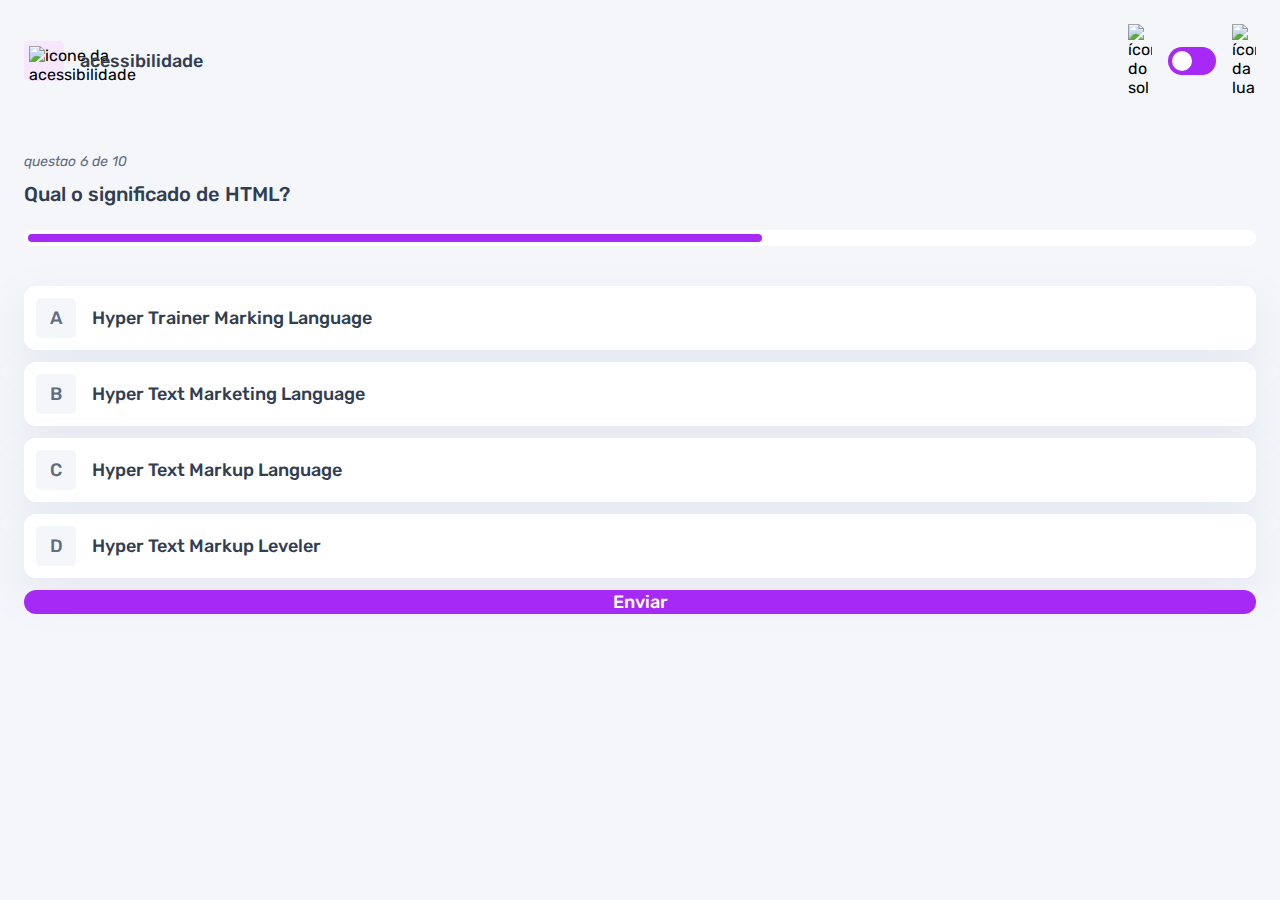
==== pages/quiz/quiz.html @ 7d76beec "adicionado o efeito de seleçao nas alternativas" ====
<!DOCTYPE html>
<html lang="en">
<head>
    <meta charset="UTF-8">
    <meta name="viewport" content="width=device-width, initial-scale=1.0">
    <link rel="preconnect" href="https://fonts.googleapis.com">
    <link rel="preconnect" href="https://fonts.gstatic.com" crossorigin>
    <link href="https://fonts.googleapis.com/css2?family=Rubik:ital,wght@0,300..900;1,300..900&display=swap" rel="stylesheet">
    <link rel="stylesheet" href="quiz.css">
    <title>Quiz App</title>
</head>
<body>
    <header>
        <div class="assunto">
            <div class="assunto_icone">
                <img src="../../assets/images/icon-accessibility.svg" alt="icone da acessibilidade">
            </div>

            <h1>acessibilidade</h1>
        </div>

        <div class="tema">
            <img src="../../assets/images/icon-sun-dark.svg" alt="ícone do sol">
            <button>
                <div></div>
            </button>
            <img src="../../assets/images/icon-moon-dark.svg" alt="ícone da lua">
        </div>
    </header>

    <main>
        <section class="pergunta">
            <p>questao 6 de 10</p>

            <h2>Qual o significado de HTML?</h2>

            <div class="barra_progresso">
                <div></div>
            </div>
        </section>

        <section class="alternativas">
            <form action="">
                <label for="alternativa_a">
                    <input type="radio" id="alternativa_a" name="alternativa">

                    <div>
                        <span>A</span>
                        Hyper Trainer Marking Language
                    </div>
                </label>
                
                <label for="alternativa_b">
                    <input type="radio" id="alternativa_b" name="alternativa">

                    <div>
                        <span>B</span>
                        Hyper Text Marketing Language
                    </div>
                </label>

                <label for="alternativa_c">
                    <input type="radio" id="alternativa_c" name="alternativa">

                    <div>
                        <span>C</span>
                        Hyper Text Markup Language
                    </div>
                </label>

                <label for="alternativa_d">
                    <input type="radio" id="alternativa_d" name="alternativa">

                    <div>
                        <span>D</span>
                        Hyper Text Markup Leveler
                    </div>
                </label>
            </form>

            <button>Enviar</button>
        </section>
    </main>
</body>
</html>
---- pages/quiz/quiz.css ----
*{
    margin: 0;
    padding: 0;
    box-sizing: border-box;
    font-family: "Rubik", sans-serif;
    webkit-font-smoothing: antiliased;
}

:root{
    --bg-color: #f4f6fa;
    --purple: #a729f5;
    --primary-text-color: #313e51;
    --secondary-text-color: #626c7f;
    --button-bg: #fff;
    --shadow: 0px 16px 40px 0px rgba(143, 160, 193, 0.14);
    --bg-html: #fff1e9;
    --bg-css: #e0fdef;
    --bg-javascript: #ebf0ff;
    --bg-acessibilidade: #f6e7ff;
    --white: #fff;
    --green: #26d782;
    --red: #ee5454;
    --bg-mobile: url(../../assets/images/pattern-background-mobile-light.svg);
    --bg-desktop: url(../../assets/images/pattern-background-desktop-light.svg);
}

body.escuro {
    --bg-color: #313e51;
    --bg-mobile: url(../../assets/images/pattern-background-mobile-dark.svg);
    --bg-desktop: url(../../assets/images/pattern-background-desktop-dark.svg);
    --primary-text-color: #fff;
    --secondary-text-color: #abc1e1;
    --button-bg: #3b4d66;
    --shadow: 0px 16px 40px 0px rgba(49, 62, 81, 0.14);
}

body {
    height: 100vh;
    background: var(--bg-mobile) var(--bg-color);
    background-repeat: no-repeat;
    background-size: cover;
}

header{
    display: flex;
    justify-content: space-between;
    padding: 16px 24px;
}

.assunto {
    display: flex;
    align-items: center;
    gap: 16px;
}

.assunto_icone {
    background: var(--bg-acessibilidade);
    width: 40px;
    height: 40px;
    padding: 5px;
    border-radius: 5px;
}

.assunto_icone img {
    width: 100%;
}

.assunto h1 {
    font-size: 18px;
    font-weight: 500;
    color: var(--primary-text-color);
}

.tema {
    padding: 8px 0;
    display: flex;
    align-items: center;
    gap: 8px;
}

.tema img{
    width: 16px;
}

.tema button {
    height: 32px;
    width: 20px;
    background: var(--purple);
    border: 0;
    border-radius: 999px;
    padding: 4px;
}

.tema button div {
    background: var(--white);
    width: 12px;
    height: 12px;
    border-radius: 999px;
}

main {
    padding: 32px 24px;
}

.pergunta {
    margin-bottom: 40px;
}

.pergunta p {
    font-style: italic;
    font-size: 14px;
    color: var(--secondary-text-color);
    margin-bottom: 12px;
}

.pergunta h2 {
    font-size: 20px;
    font-weight: 500;
    color: var(--primary-text-color);
    line-height: 24px;
    margin-bottom: 24px;
}

.barra_progresso {
    background: var(--button-bg);
    height: 16px;
    padding: 4px;
    border-radius: 999px;
}

.barra_progresso div {
    height: 100%;
    width: 60%;
    background: var(--purple);
    border-radius: 999px;
}

.alternativas form {
    display: flex;
    flex-direction: column;
    gap: 12px;
    margin-bottom: 12px;
}

.alternativas label {
    display: block;
    background: var(--button-bg);
    padding: 12px;
    font-size: 18px;
    font-weight: 500;
    border-radius: 12px;
    box-shadow: var(--shadow);
    color: var(--primary-text-color);
}

.alternativas label:has(input:checked) {
    outline: 3px solid var(--purple);

    & span {
        background: var(--purple);
        color: var(--white);
    }
}

.alternativas input{
    display: none;
}

.alternativas div {
    display: flex;
    align-items: center;
    gap: 16px;
}

.alternativas div span {
    display: block;
    width: 40px;
    height: 40px;
    background: var(--bg-color);
    border-radius: 5px;
    color: var(--secondary-text-color);

    display: flex;
    align-items: center;
    justify-content: center;
    flex-shrink: 0;
}

.alternativas button {
    padding: 1px;
    border-radius: 12px;
    border: none;
    background: var(--purple);
    color: var(--white);
    width: 100%;

    font-size: 18px;
    font-weight: 500;
}

@media(min-width: 1100px) {
    .tema {
        gap: 16px;
    }

    .tema img {
        width: 24px;
    }

    .tema button {
        width: 48px;
        height: 28px;
    }

    .tema button div{
        width: 20px;
        height: 20px;
    }
}
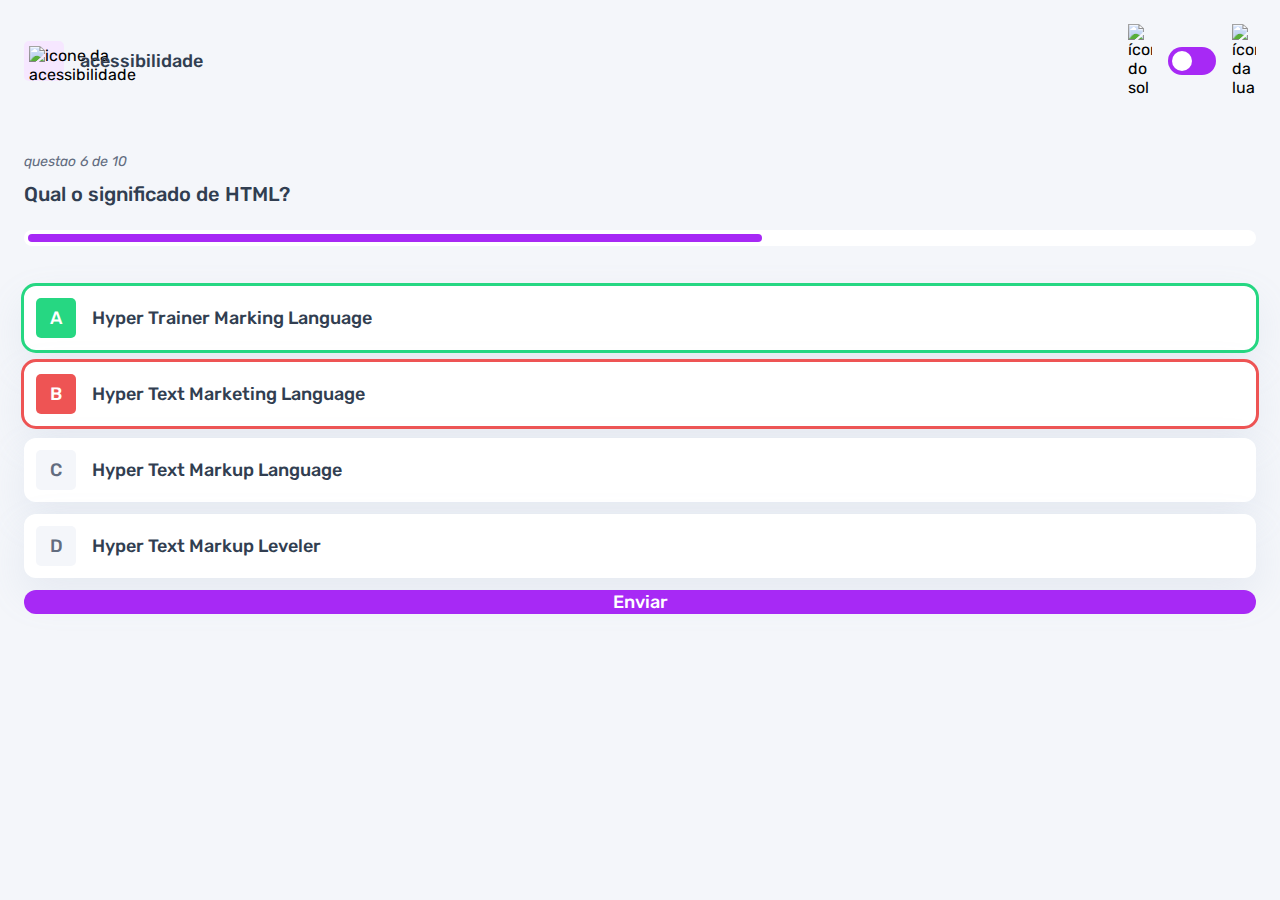
==== commit 47a4a86f: "adicionado o efeito para alternativas corretas e erradas" ====
--- a/pages/quiz/quiz.html
+++ b/pages/quiz/quiz.html
@@ -41,7 +41,7 @@
 
         <section class="alternativas">
             <form action="">
-                <label for="alternativa_a">
+                <label for="alternativa_a" id="correta">
                     <input type="radio" id="alternativa_a" name="alternativa">
 
                     <div>
@@ -50,7 +50,7 @@
                     </div>
                 </label>
                 
-                <label for="alternativa_b">
+                <label for="alternativa_b" id="errada">
                     <input type="radio" id="alternativa_b" name="alternativa">
 
                     <div>
--- a/pages/quiz/quiz.css
+++ b/pages/quiz/quiz.css
@@ -162,6 +162,24 @@
     }
 }
 
+.alternativas label#correta {
+    outline: 3px solid var(--green);
+
+    & span {
+        background: var(--green);
+        color: var(--white);
+    }
+}
+
+.alternativas label#errada {
+    outline: 3px solid var(--red);
+
+    & span {
+        background: var(--red);
+        color: var(--white);
+    }
+}
+
 .alternativas input{
     display: none;
 }
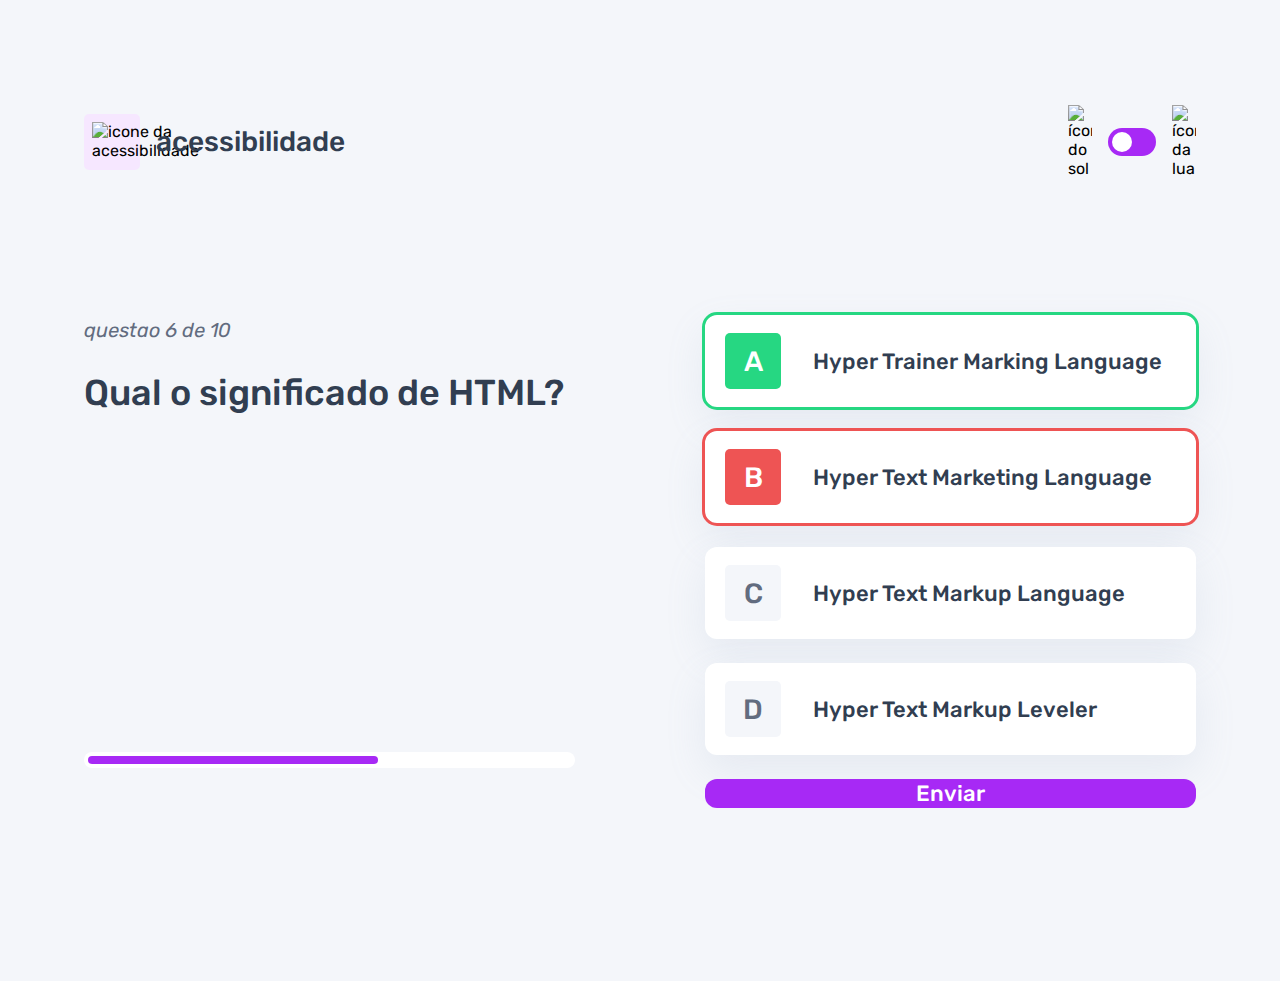
==== commit 35bbcd28: "adicionada a responsividade para o desktop" ====
--- a/pages/quiz/quiz.html
+++ b/pages/quiz/quiz.html
@@ -30,10 +30,11 @@
 
     <main>
         <section class="pergunta">
-            <p>questao 6 de 10</p>
+            <div>
+                <p>questao 6 de 10</p>
 
-            <h2>Qual o significado de HTML?</h2>
-
+                <h2>Qual o significado de HTML?</h2>
+             </div>
             <div class="barra_progresso">
                 <div></div>
             </div>
--- a/pages/quiz/quiz.css
+++ b/pages/quiz/quiz.css
@@ -217,6 +217,22 @@
 }
 
 @media(min-width: 1100px) {
+    header {
+        margin-block: 81px;
+        max-width: 1160px;
+        margin-inline: auto;
+    }
+
+    .assunto_icone {
+        width: 56px;
+        height: 56px;
+        padding: 8px;
+    }
+
+    .assunto h1 {
+        font-size: 28px;
+    }
+
     .tema {
         gap: 16px;
     }
@@ -234,4 +250,57 @@
         width: 20px;
         height: 20px;
     }
+
+    main {
+        max-width: 1160px;
+        margin-inline: auto;
+
+        display: flex;
+        gap: 130px;
+    }
+
+    section {
+        width: 100%;
+    }
+
+    .pergunta {
+        display: flex;
+        flex-direction: column;
+        justify-content: space-between;
+    }
+
+    .pergunta p {
+        font-size: 20px;
+        line-height: 30px;
+        margin-bottom: 27px;
+    }
+
+    .pergunta h2 {
+        font-size: 36px;
+        line-height: 42px;
+    }
+
+    .alternativas form {
+        gap: 24px;
+        margin-bottom: 24px;
+    }
+
+    .alternativas label {
+        font-size: 22px;
+        padding: 18px 20px;
+    }
+
+.alternativas div {
+    gap: 32px;
+}
+
+    .alternativas div span {
+        width: 56px;
+        height: 56px;
+        font-size: 28px;
+    }
+
+    .alternativas button {
+        font-size: 22px;
+    }
 }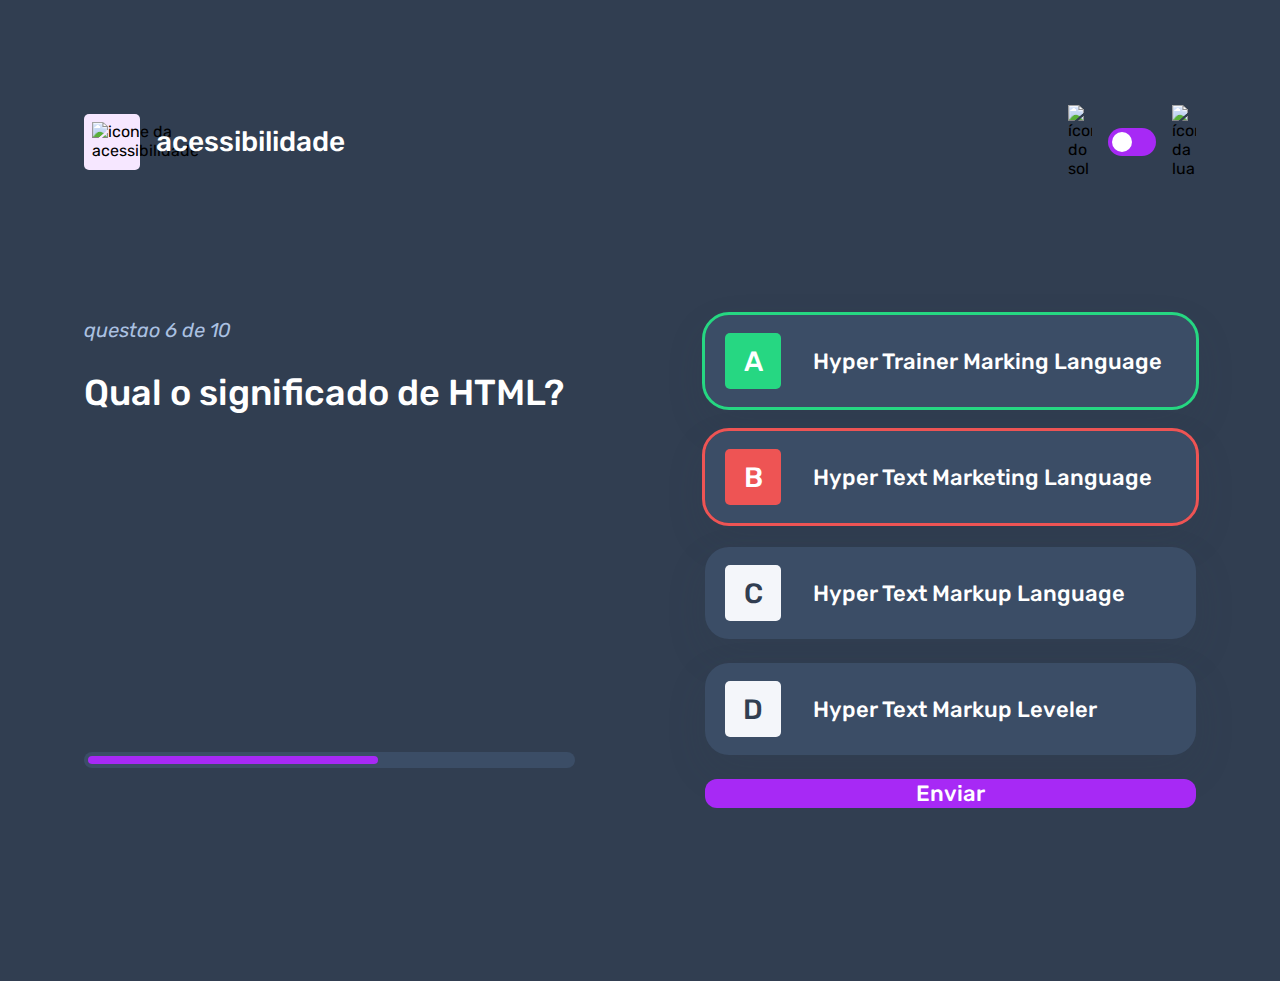
==== commit d68b87c7: "ajuste das cores no tema dark" ====
--- a/pages/quiz/quiz.html
+++ b/pages/quiz/quiz.html
@@ -9,7 +9,7 @@
     <link rel="stylesheet" href="quiz.css">
     <title>Quiz App</title>
 </head>
-<body>
+<body class="escuro">
     <header>
         <div class="assunto">
             <div class="assunto_icone">
--- a/pages/quiz/quiz.css
+++ b/pages/quiz/quiz.css
@@ -8,7 +8,10 @@
 
 :root{
     --bg-color: #f4f6fa;
+    --bg-span: #f4f6fa;
+    --color-span: #626c7f;
     --purple: #a729f5;
+    --purple-hover: rgba(179, 56, 255, 0.7);
     --primary-text-color: #313e51;
     --secondary-text-color: #626c7f;
     --button-bg: #fff;
@@ -26,6 +29,7 @@
 
 body.escuro {
     --bg-color: #313e51;
+    --color-span: #313e51;
     --bg-mobile: url(../../assets/images/pattern-background-mobile-dark.svg);
     --bg-desktop: url(../../assets/images/pattern-background-desktop-dark.svg);
     --primary-text-color: #fff;
@@ -151,6 +155,14 @@
     border-radius: 12px;
     box-shadow: var(--shadow);
     color: var(--primary-text-color);
+    cursor: pointer;
+}
+
+.alternativas label:hover {
+    & span {
+        background: var(--bg-acessibilidade);
+        color: var(--purple);
+    }
 }
 
 .alternativas label:has(input:checked) {
@@ -194,9 +206,9 @@
     display: block;
     width: 40px;
     height: 40px;
-    background: var(--bg-color);
+    background: var(--bg-span);
     border-radius: 5px;
-    color: var(--secondary-text-color);
+    color: var(--color-span);
 
     display: flex;
     align-items: center;
@@ -214,6 +226,12 @@
 
     font-size: 18px;
     font-weight: 500;
+    transition: background 0.3s;
+}
+
+.alternativas button:hover {
+    background: var(--purple-hover);
+    cursor: pointer;
 }
 
 @media(min-width: 1100px) {
@@ -288,6 +306,7 @@
     .alternativas label {
         font-size: 22px;
         padding: 18px 20px;
+        border-radius: 24px;
     }
 
 .alternativas div {
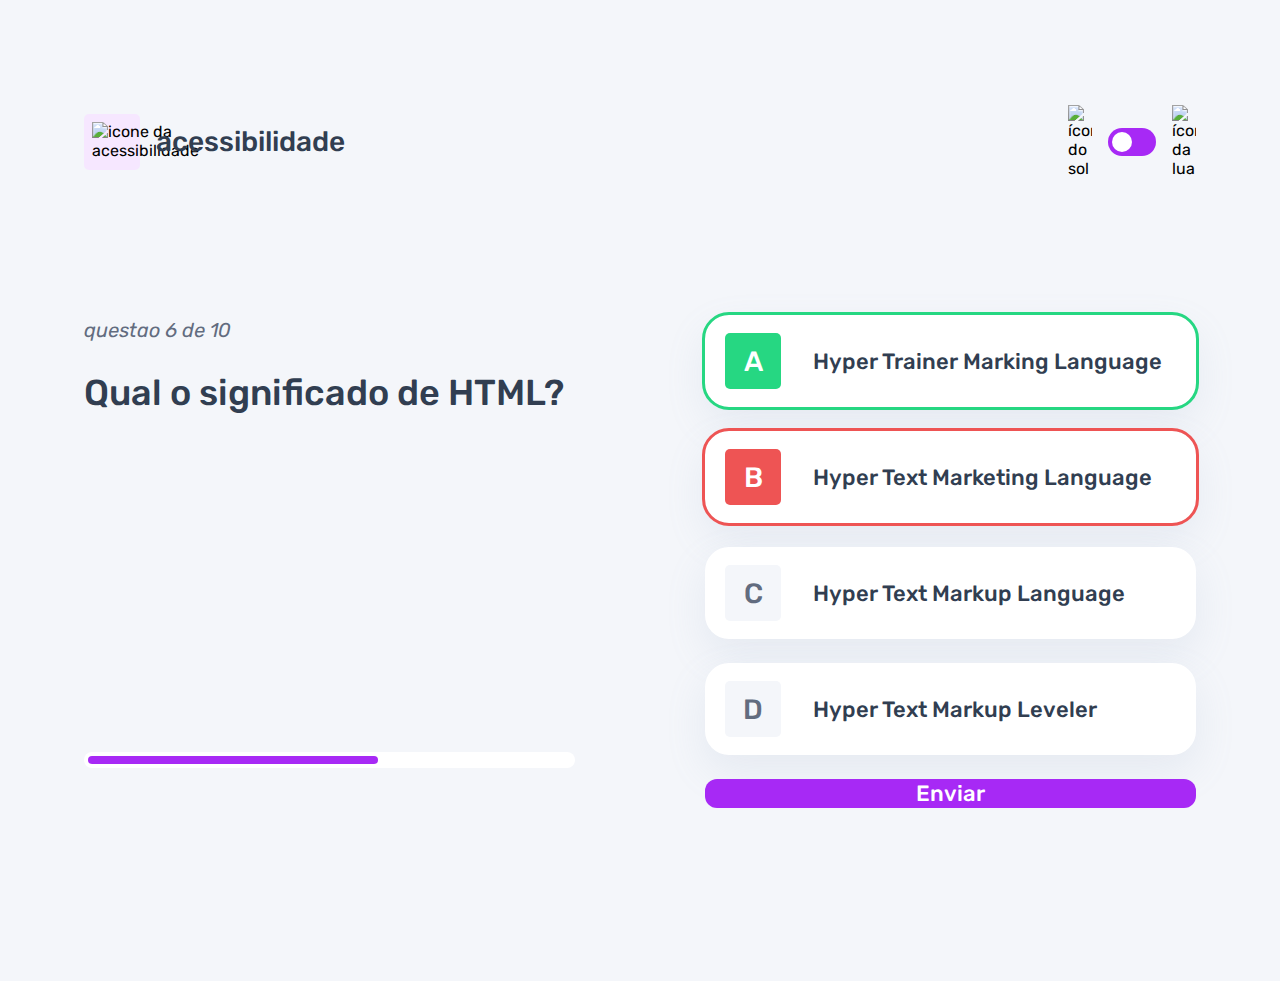
==== commit a1cd3712: "ajuste do fundo para o desktop no quiz.html" ====
--- a/pages/quiz/quiz.html
+++ b/pages/quiz/quiz.html
@@ -9,7 +9,7 @@
     <link rel="stylesheet" href="quiz.css">
     <title>Quiz App</title>
 </head>
-<body class="escuro">
+<body>
     <header>
         <div class="assunto">
             <div class="assunto_icone">
--- a/pages/quiz/quiz.css
+++ b/pages/quiz/quiz.css
@@ -235,6 +235,12 @@
 }
 
 @media(min-width: 1100px) {
+    body{
+        background: var(--bg-desktop) var(--bg-color);
+        background-size: cover;
+        background-repeat: no-repeat;
+     }
+    
     header {
         margin-block: 81px;
         max-width: 1160px;
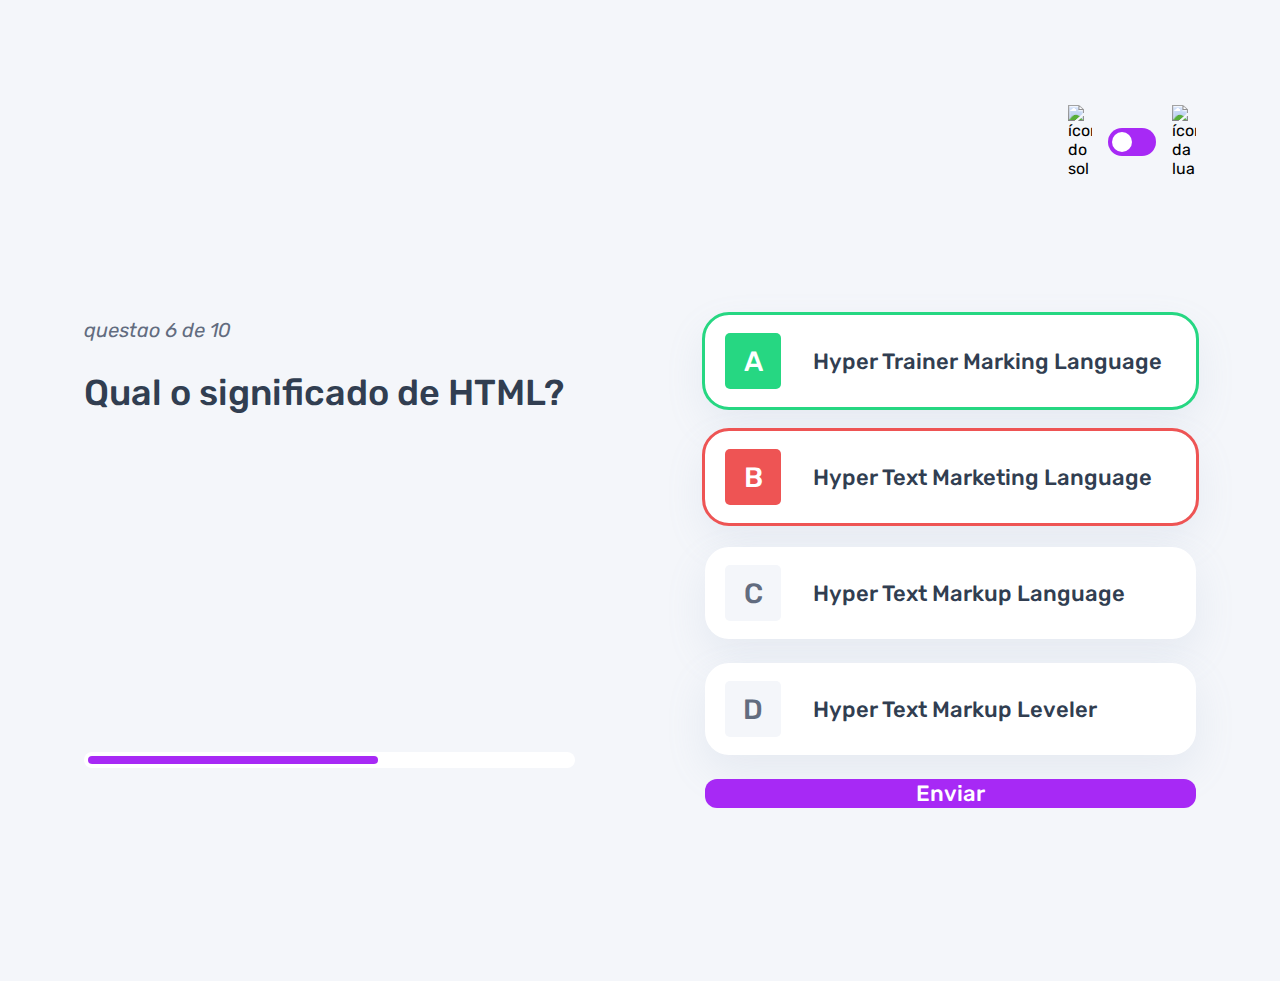
==== commit 57e6ff84: "alteraçao dinamica do assunto da pagina" ====
--- a/pages/quiz/quiz.html
+++ b/pages/quiz/quiz.html
@@ -7,16 +7,17 @@
     <link rel="preconnect" href="https://fonts.gstatic.com" crossorigin>
     <link href="https://fonts.googleapis.com/css2?family=Rubik:ital,wght@0,300..900;1,300..900&display=swap" rel="stylesheet">
     <link rel="stylesheet" href="quiz.css">
+    <script src="./quiz.js" type="module" defer></script>
     <title>Quiz App</title>
 </head>
 <body>
     <header>
         <div class="assunto">
             <div class="assunto_icone">
-                <img src="../../assets/images/icon-accessibility.svg" alt="icone da acessibilidade">
+                <img src="" alt="">
             </div>
 
-            <h1>acessibilidade</h1>
+            <h1></h1>
         </div>
 
         <div class="tema">
--- a/pages/quiz/quiz.css
+++ b/pages/quiz/quiz.css
@@ -58,11 +58,26 @@
 }
 
 .assunto_icone {
-    background: var(--bg-acessibilidade);
     width: 40px;
     height: 40px;
     padding: 5px;
     border-radius: 5px;
+}
+
+.assunto_icone.html {
+    background: var(--bg-html);
+}
+
+.assunto_icone.css {
+    background: var(--bg-css);
+}
+
+.assunto_icone.js {
+    background: var(--bg-javascript);
+}
+
+.assunto_icone.acessibilidade {
+    background: var(--bg-acessibilidade);
 }
 
 .assunto_icone img {
@@ -93,6 +108,8 @@
     border: 0;
     border-radius: 999px;
     padding: 4px;
+    display: flex;
+    cursor: pointer;
 }
 
 .tema button div {
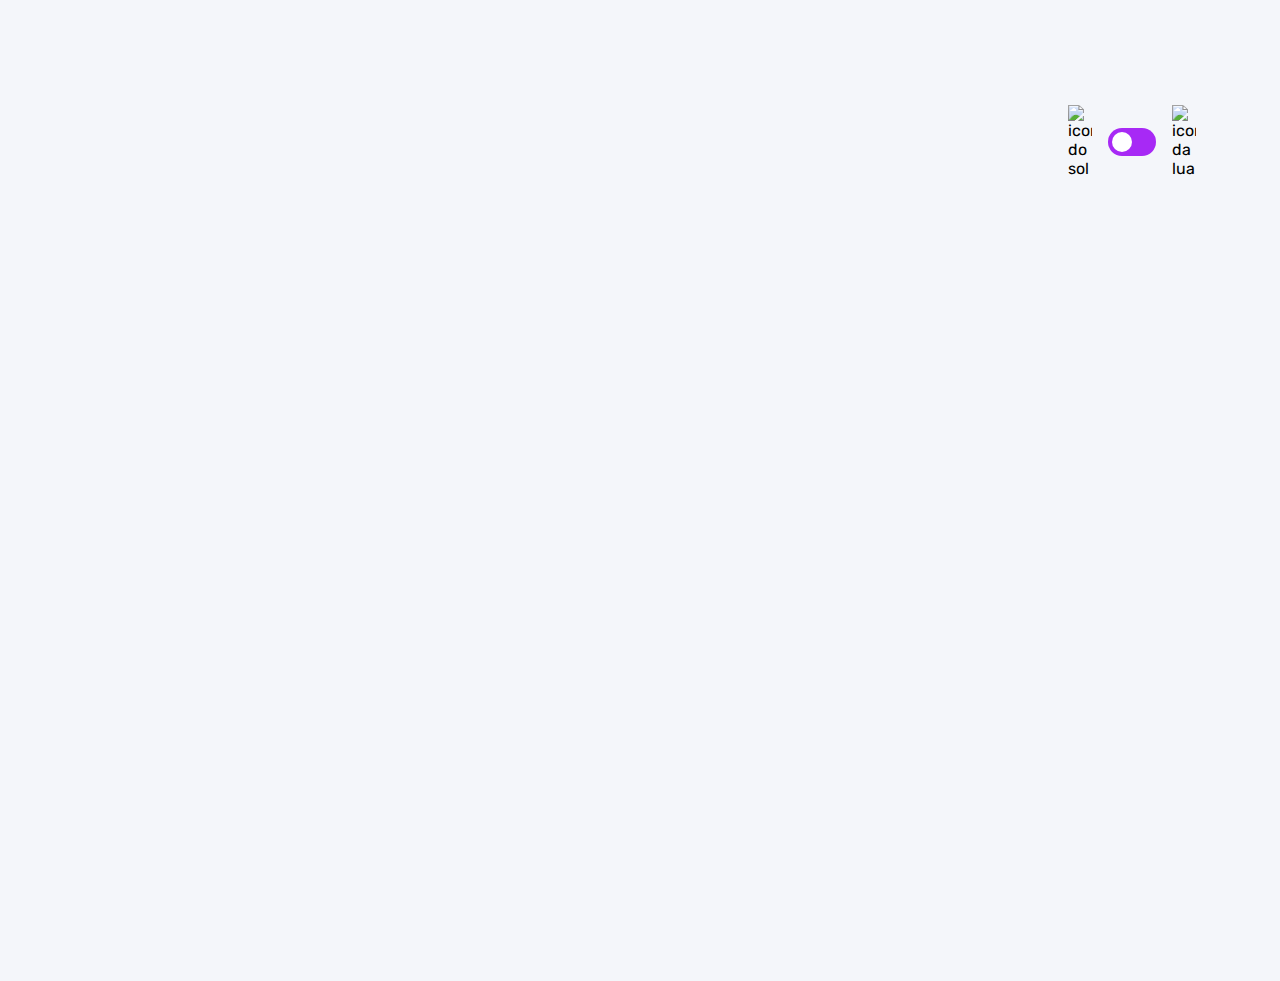
==== commit ff119347: "adicionadas as funçoes de buscar as perguntas e montar as perguntas no html" ====
--- a/pages/quiz/quiz.html
+++ b/pages/quiz/quiz.html
@@ -7,7 +7,7 @@
     <link rel="preconnect" href="https://fonts.gstatic.com" crossorigin>
     <link href="https://fonts.googleapis.com/css2?family=Rubik:ital,wght@0,300..900;1,300..900&display=swap" rel="stylesheet">
     <link rel="stylesheet" href="quiz.css">
-    <script src="./quiz.js" type="module" defer></script>
+    <script src="quiz.js" type="module" defer></script>
     <title>Quiz App</title>
 </head>
 <body>
@@ -21,67 +21,17 @@
         </div>
 
         <div class="tema">
-            <img src="../../assets/images/icon-sun-dark.svg" alt="ícone do sol">
+            <img src="../../assets/images/icon-sun-dark.svg" alt="icone do sol">
+
             <button>
                 <div></div>
             </button>
-            <img src="../../assets/images/icon-moon-dark.svg" alt="ícone da lua">
+
+            <img src="../../assets/images/icon-moon-dark.svg" alt="icone da lua">
         </div>
     </header>
 
     <main>
-        <section class="pergunta">
-            <div>
-                <p>questao 6 de 10</p>
-
-                <h2>Qual o significado de HTML?</h2>
-             </div>
-            <div class="barra_progresso">
-                <div></div>
-            </div>
-        </section>
-
-        <section class="alternativas">
-            <form action="">
-                <label for="alternativa_a" id="correta">
-                    <input type="radio" id="alternativa_a" name="alternativa">
-
-                    <div>
-                        <span>A</span>
-                        Hyper Trainer Marking Language
-                    </div>
-                </label>
-                
-                <label for="alternativa_b" id="errada">
-                    <input type="radio" id="alternativa_b" name="alternativa">
-
-                    <div>
-                        <span>B</span>
-                        Hyper Text Marketing Language
-                    </div>
-                </label>
-
-                <label for="alternativa_c">
-                    <input type="radio" id="alternativa_c" name="alternativa">
-
-                    <div>
-                        <span>C</span>
-                        Hyper Text Markup Language
-                    </div>
-                </label>
-
-                <label for="alternativa_d">
-                    <input type="radio" id="alternativa_d" name="alternativa">
-
-                    <div>
-                        <span>D</span>
-                        Hyper Text Markup Leveler
-                    </div>
-                </label>
-            </form>
-
-            <button>Enviar</button>
-        </section>
     </main>
 </body>
 </html>--- a/pages/quiz/quiz.css
+++ b/pages/quiz/quiz.css
@@ -3,23 +3,23 @@
     padding: 0;
     box-sizing: border-box;
     font-family: "Rubik", sans-serif;
-    webkit-font-smoothing: antiliased;
-}
-
-:root{
-    --bg-color: #f4f6fa;
-    --bg-span: #f4f6fa;
-    --color-span: #626c7f;
+    -webkit-font-smoothing: antialiased;
+}
+
+:root {
+    --bg-color:#f4f6fa;
+    --bg-span:#f4f6fa;
+    --color-span:#626c7f;
     --purple: #a729f5;
-    --purple-hover: rgba(179, 56, 255, 0.7);
-    --primary-text-color: #313e51;
-    --secondary-text-color: #626c7f;
-    --button-bg: #fff;
+    --purple-hover:rgb(167, 41, 245, 0.7);
+    --primary-text-color:#313e51;
+    --secundary-text-color: #626c7f;
+    --button-bg:#fff;
     --shadow: 0px 16px 40px 0px rgba(143, 160, 193, 0.14);
-    --bg-html: #fff1e9;
-    --bg-css: #e0fdef;
-    --bg-javascript: #ebf0ff;
-    --bg-acessibilidade: #f6e7ff;
+    --bg-html:#fff1e9;
+    --bg-css:#e0fdef;
+    --bg-Javascript:#ebf0ff;
+    --bg-Acessibilidade:#f6e7ff;
     --white: #fff;
     --green: #26d782;
     --red: #ee5454;
@@ -27,19 +27,19 @@
     --bg-desktop: url(../../assets/images/pattern-background-desktop-light.svg);
 }
 
-body.escuro {
-    --bg-color: #313e51;
-    --color-span: #313e51;
+body.escuro{
+    --bg-color:#313e51;
+    --color-span:#313e51;
     --bg-mobile: url(../../assets/images/pattern-background-mobile-dark.svg);
     --bg-desktop: url(../../assets/images/pattern-background-desktop-dark.svg);
-    --primary-text-color: #fff;
-    --secondary-text-color: #abc1e1;
-    --button-bg: #3b4d66;
+    --primary-text-color:#fff;
+    --secundary-text-color: #abc1e1;
+    --button-bg:#3b4d66;
     --shadow: 0px 16px 40px 0px rgba(49, 62, 81, 0.14);
 }
 
-body {
-    height: 100vh;
+body{
+    height: 100svh;
     background: var(--bg-mobile) var(--bg-color);
     background-repeat: no-repeat;
     background-size: cover;
@@ -51,46 +51,45 @@
     padding: 16px 24px;
 }
 
-.assunto {
+.assunto{
     display: flex;
     align-items: center;
     gap: 16px;
 }
-
-.assunto_icone {
+.assunto_icone{
     width: 40px;
     height: 40px;
     padding: 5px;
     border-radius: 5px;
 }
 
-.assunto_icone.html {
+.assunto_icone.html{
     background: var(--bg-html);
 }
 
-.assunto_icone.css {
+.assunto_icone.css{
     background: var(--bg-css);
 }
 
-.assunto_icone.js {
-    background: var(--bg-javascript);
-}
-
-.assunto_icone.acessibilidade {
-    background: var(--bg-acessibilidade);
-}
-
-.assunto_icone img {
+.assunto_icone.javascript{
+    background: var(--bg-Javascript);
+}
+
+.assunto_icone.acessibilidade{
+    background: var(--bg-Acessibilidade);
+}
+
+.assunto_icone img{
     width: 100%;
 }
 
-.assunto h1 {
+.assunto h1{
     font-size: 18px;
     font-weight: 500;
     color: var(--primary-text-color);
 }
 
-.tema {
+.tema{
     padding: 8px 0;
     display: flex;
     align-items: center;
@@ -101,40 +100,40 @@
     width: 16px;
 }
 
-.tema button {
-    height: 32px;
-    width: 20px;
+.tema button{
+    height:20px ;
+    width:32px;
     background: var(--purple);
     border: 0;
     border-radius: 999px;
-    padding: 4px;
+    padding: 4px;   
     display: flex;
     cursor: pointer;
 }
 
-.tema button div {
+.tema button div{
     background: var(--white);
     width: 12px;
     height: 12px;
     border-radius: 999px;
 }
 
-main {
+main{
     padding: 32px 24px;
 }
 
-.pergunta {
+.pergunta{
     margin-bottom: 40px;
 }
 
-.pergunta p {
+.pergunta p{
     font-style: italic;
     font-size: 14px;
-    color: var(--secondary-text-color);
+    color: var(--secundary-text-color);
     margin-bottom: 12px;
 }
 
-.pergunta h2 {
+.pergunta h2{
     font-size: 20px;
     font-weight: 500;
     color: var(--primary-text-color);
@@ -142,46 +141,43 @@
     margin-bottom: 24px;
 }
 
-.barra_progresso {
+.barra_progresso{
     background: var(--button-bg);
     height: 16px;
     padding: 4px;
     border-radius: 999px;
 }
 
-.barra_progresso div {
+.barra_progresso div{
     height: 100%;
-    width: 60%;
     background: var(--purple);
     border-radius: 999px;
 }
 
-.alternativas form {
+.alternativas form{
     display: flex;
     flex-direction: column;
     gap: 12px;
     margin-bottom: 12px;
 }
 
-.alternativas label {
+.alternativas label{
+    padding: 12px;
+    background: var(--button-bg);
     display: block;
-    background: var(--button-bg);
-    padding: 12px;
     font-size: 18px;
     font-weight: 500;
     border-radius: 12px;
     box-shadow: var(--shadow);
     color: var(--primary-text-color);
-    cursor: pointer;
-}
-
-.alternativas label:hover {
-    & span {
-        background: var(--bg-acessibilidade);
+}
+
+.alternativas label:hover{
+    & span{
+        background: var(--bg-Acessibilidade);
         color: var(--purple);
     }
 }
-
 .alternativas label:has(input:checked) {
     outline: 3px solid var(--purple);
 
@@ -213,13 +209,13 @@
     display: none;
 }
 
-.alternativas div {
+.alternativas div{
     display: flex;
     align-items: center;
     gap: 16px;
 }
 
-.alternativas div span {
+.alternativas div span{
     display: block;
     width: 40px;
     height: 40px;
@@ -233,8 +229,8 @@
     flex-shrink: 0;
 }
 
-.alternativas button {
-    padding: 1px;
+.alternativas button{
+    padding: 16px;
     border-radius: 12px;
     border: none;
     background: var(--purple);
@@ -246,19 +242,17 @@
     transition: background 0.3s;
 }
 
-.alternativas button:hover {
+.alternativas button:hover{
     background: var(--purple-hover);
     cursor: pointer;
 }
-
-@media(min-width: 1100px) {
+@media(min-width: 1100px){
     body{
         background: var(--bg-desktop) var(--bg-color);
         background-size: cover;
-        background-repeat: no-repeat;
-     }
-    
-    header {
+        background-repeat: no-repeat;   
+    }
+    header{
         margin-block: 81px;
         max-width: 1160px;
         margin-inline: auto;
@@ -270,19 +264,19 @@
         padding: 8px;
     }
 
-    .assunto h1 {
+    .assunto h1{
         font-size: 28px;
     }
-
-    .tema {
+    
+    .tema{
         gap: 16px;
     }
 
-    .tema img {
+    .tema img{
         width: 24px;
     }
 
-    .tema button {
+    .tema button{
         width: 48px;
         height: 28px;
     }
@@ -292,7 +286,7 @@
         height: 20px;
     }
 
-    main {
+    main{
         max-width: 1160px;
         margin-inline: auto;
 
@@ -300,49 +294,49 @@
         gap: 130px;
     }
 
-    section {
+    section{
         width: 100%;
     }
 
-    .pergunta {
+    .pergunta{
         display: flex;
         flex-direction: column;
         justify-content: space-between;
     }
 
-    .pergunta p {
+    .pergunta p{
         font-size: 20px;
         line-height: 30px;
         margin-bottom: 27px;
     }
 
-    .pergunta h2 {
-        font-size: 36px;
+    .pergunta h2{
+        font-size: 32px;
         line-height: 42px;
     }
 
-    .alternativas form {
+    .alternativas form{
         gap: 24px;
         margin-bottom: 24px;
     }
 
-    .alternativas label {
+    .alternativas label{
         font-size: 22px;
-        padding: 18px 20px;
+        padding: 28px 20px;
         border-radius: 24px;
     }
 
-.alternativas div {
-    gap: 32px;
-}
-
-    .alternativas div span {
+    .alternativas div{
+        gap: 32px;
+    }
+
+    .alternativas div span{
         width: 56px;
         height: 56px;
         font-size: 28px;
     }
 
-    .alternativas button {
+    .alternativas button{
         font-size: 22px;
     }
 }